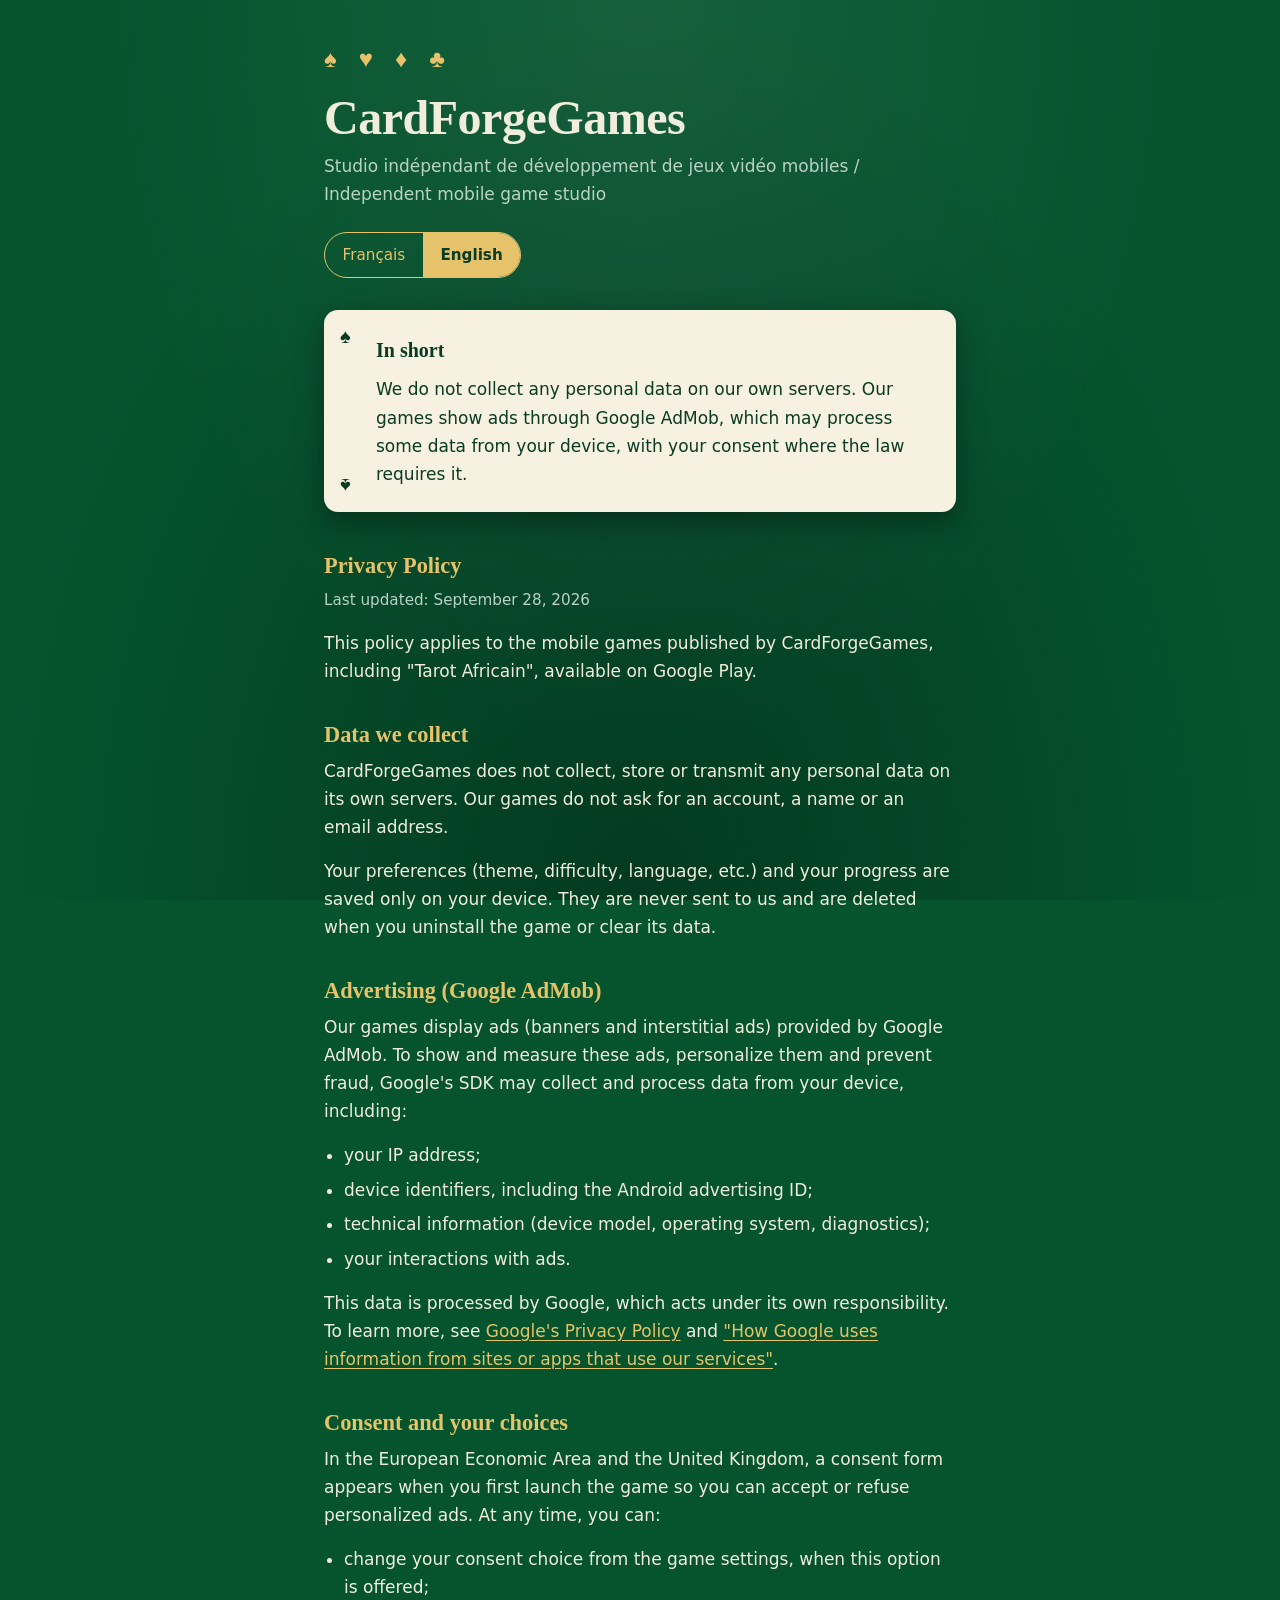
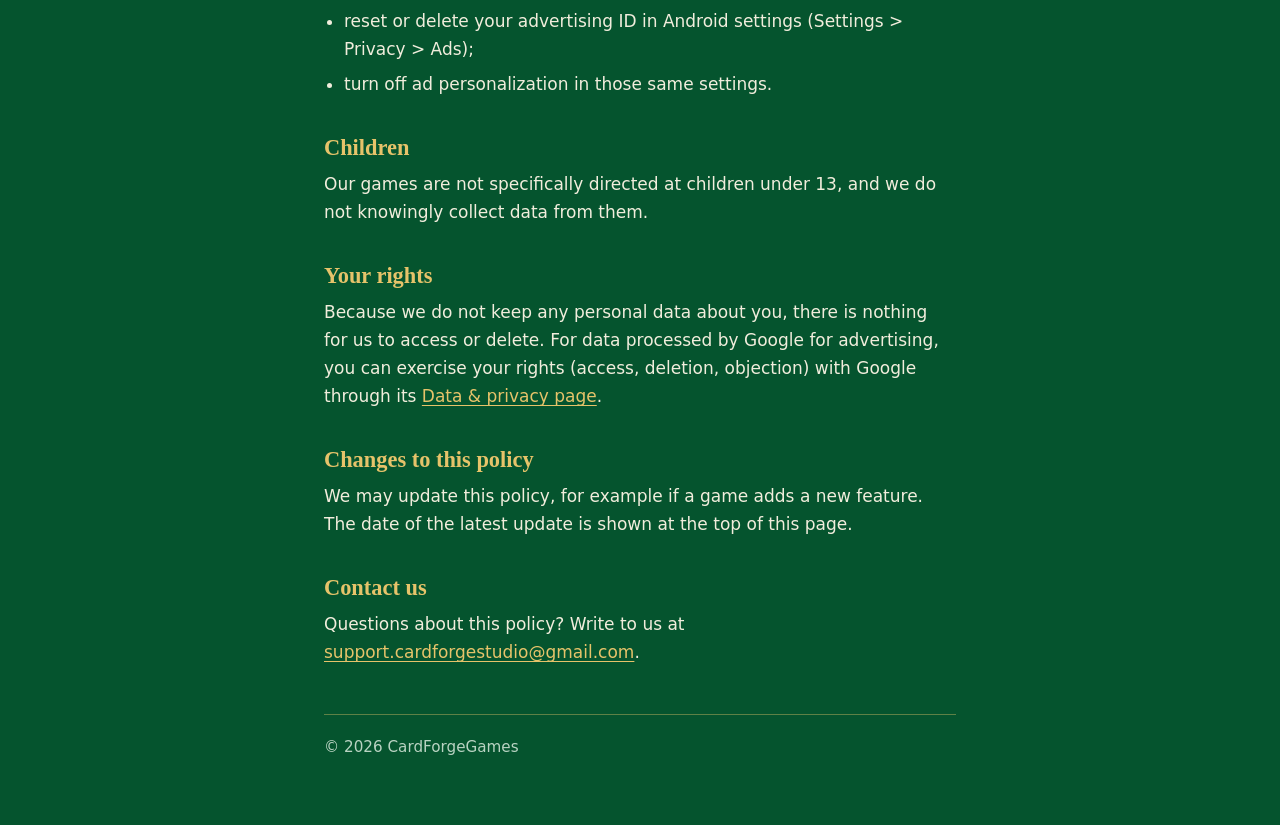
==== privacy-policy.html @ 9f3f9532 "Add privacy policy" ====
<!DOCTYPE html>
<html lang="fr">
<head>
<meta charset="utf-8">
<meta name="viewport" content="width=device-width, initial-scale=1">
<title>Politique de confidentialité / Privacy Policy – CardForgeGames</title>
<meta name="description" content="Politique de confidentialité des jeux CardForgeGames / Privacy policy of CardForgeGames games.">
<script>document.documentElement.classList.add('js');</script>
<style>
  :root {
    --felt: #05542E;
    --felt-deep: #033A20;
    --paper: #F6F1E1;
    --ink: #0B3B22;
    --text: #F1EDDC;
    --muted: #B9D3C2;
    --gold: #E6C36A;
    --serif: Georgia, "Iowan Old Style", "Palatino Linotype", Palatino, serif;
    --sans: system-ui, -apple-system, "Segoe UI", Roboto, "Helvetica Neue", Arial, sans-serif;
  }

  * { box-sizing: border-box; }

  html { -webkit-text-size-adjust: 100%; }

  body {
    margin: 0;
    background-color: var(--felt);
    background-image:
      radial-gradient(ellipse at 50% 0%, rgba(255,255,255,.07), transparent 60%),
      radial-gradient(ellipse at 50% 100%, var(--felt-deep), transparent 70%);
    background-attachment: fixed;
    color: var(--text);
    font-family: var(--sans);
    font-size: 1.0625rem;
    line-height: 1.65;
  }

  .wrap {
    max-width: 42rem;
    margin: 0 auto;
    padding: 2.5rem 1.25rem 4rem;
  }

  /* ---- En-tête ---- */
  header { margin-bottom: 2rem; }

  .suits {
    font-family: var(--serif);
    font-size: 1.5rem;
    letter-spacing: .5rem;
    color: var(--gold);
    margin: 0 0 .75rem;
  }

  h1 {
    font-family: var(--serif);
    font-weight: 700;
    font-size: clamp(2rem, 7vw, 3rem);
    line-height: 1.1;
    margin: 0 0 .5rem;
    letter-spacing: -.01em;
  }

  .studio {
    margin: 0;
    color: var(--muted);
  }

  .lang-switch {
    display: none;
    margin-top: 1.5rem;
    border: 1px solid var(--gold);
    border-radius: 999px;
    overflow: hidden;
  }
  .js .lang-switch { display: inline-flex; }

  .lang-switch button {
    appearance: none;
    border: 0;
    background: transparent;
    color: var(--gold);
    font: inherit;
    font-size: .95rem;
    padding: .45rem 1.1rem;
    min-height: 2.75rem;
    cursor: pointer;
  }
  .lang-switch button[aria-pressed="true"] {
    background: var(--gold);
    color: var(--ink);
    font-weight: 600;
  }
  .lang-switch button:focus-visible,
  a:focus-visible {
    outline: 3px solid var(--paper);
    outline-offset: 2px;
  }

  /* ---- Langues ---- */
  .js [data-lang]:not(.active) { display: none; }
  html:not(.js) [data-lang] + [data-lang] {
    margin-top: 4rem;
    padding-top: 3rem;
    border-top: 1px solid rgba(230,195,106,.4);
  }

  /* ---- Carte "En bref" ---- */
  .card {
    position: relative;
    background: var(--paper);
    color: var(--ink);
    border-radius: 14px;
    padding: 1.5rem 1.5rem 1.5rem 3.25rem;
    margin: 0 0 2.5rem;
    box-shadow: 0 10px 28px rgba(0,0,0,.35);
  }
  .card::before,
  .card::after {
    content: "\2660";
    position: absolute;
    left: 1rem;
    font-family: var(--serif);
    font-size: 1.25rem;
    line-height: 1;
  }
  .card::before { top: 1rem; }
  .card::after { bottom: 1rem; transform: rotate(180deg); }
  .card h2 {
    font-family: var(--serif);
    font-size: 1.25rem;
    margin: 0 0 .5rem;
    color: var(--ink);
  }
  .card p { margin: 0; }

  /* ---- Texte ---- */
  section h2 {
    font-family: var(--serif);
    font-size: 1.4rem;
    line-height: 1.25;
    margin: 2.25rem 0 .5rem;
    color: var(--gold);
  }
  p { margin: 0 0 1rem; max-width: 40rem; }
  ul { margin: 0 0 1rem; padding-left: 1.25rem; }
  li { margin-bottom: .4rem; }

  a { color: var(--gold); text-underline-offset: 3px; }
  a:hover { color: var(--paper); }

  .updated { color: var(--muted); font-size: .95rem; }

  footer {
    margin-top: 3rem;
    padding-top: 1.25rem;
    border-top: 1px solid rgba(230,195,106,.4);
    color: var(--muted);
    font-size: .95rem;
  }

  @media (max-width: 30rem) {
    body { font-size: 1rem; }
    .card { padding-left: 2.75rem; }
  }
</style>
</head>
<body>
<div class="wrap">

  <header>
    <p class="suits" aria-hidden="true">&#9824; &#9829; &#9830; &#9827;</p>
    <h1>CardForgeGames</h1>
    <p class="studio">Studio indépendant de développement de jeux vidéo mobiles<span lang="en"> / Independent mobile game studio</span></p>

    <div class="lang-switch" role="group" aria-label="Langue / Language">
      <button type="button" data-set="fr" aria-pressed="true">Français</button>
      <button type="button" data-set="en" aria-pressed="false">English</button>
    </div>
  </header>

  <main>

    <!-- ===================== FRANÇAIS ===================== -->
    <article data-lang="fr" lang="fr" class="active">
      <div class="card">
        <h2>En bref</h2>
        <p>Nous ne collectons aucune donnée personnelle sur nos propres serveurs. Nos jeux affichent des publicités via Google AdMob, qui peut traiter certaines données de votre appareil, avec votre consentement lorsque la loi l'exige.</p>
      </div>

      <section>
        <h2>Politique de confidentialité</h2>
        <p class="updated">Dernière mise à jour : 28 septembre 2026</p>
        <p>Cette politique s'applique aux jeux mobiles édités par CardForgeGames, dont « Tarot Africain », disponibles sur Google Play.</p>
      </section>

      <section>
        <h2>Données que nous collectons</h2>
        <p>CardForgeGames ne collecte, ne stocke et ne transmet aucune donnée personnelle sur ses propres serveurs. Nos jeux ne demandent ni compte, ni nom, ni adresse e-mail.</p>
        <p>Vos préférences (thème, difficulté, langue, etc.) et votre progression sont enregistrées uniquement sur votre appareil. Elles ne nous sont jamais envoyées et sont supprimées lorsque vous désinstallez le jeu ou effacez ses données.</p>
      </section>

      <section>
        <h2>Publicité (Google AdMob)</h2>
        <p>Nos jeux affichent des publicités (bannières et annonces interstitielles) fournies par Google AdMob. Pour afficher et mesurer ces publicités, personnaliser les annonces et prévenir la fraude, le SDK de Google peut collecter et traiter des données de votre appareil, notamment :</p>
        <ul>
          <li>votre adresse IP ;</li>
          <li>des identifiants d'appareil, dont l'identifiant publicitaire Android ;</li>
          <li>des informations techniques (modèle, système, diagnostics) ;</li>
          <li>vos interactions avec les publicités.</li>
        </ul>
        <p>Ces données sont traitées par Google, qui agit sous sa propre responsabilité. Pour en savoir plus, consultez la <a href="https://policies.google.com/privacy" rel="noopener">politique de confidentialité de Google</a> et la page <a href="https://policies.google.com/technologies/partner-sites" rel="noopener">« Comment Google utilise les informations provenant des sites ou applications qui utilisent ses services »</a>.</p>
      </section>

      <section>
        <h2>Consentement et vos choix</h2>
        <p>Dans l'Espace économique européen et au Royaume-Uni, un formulaire de consentement s'affiche au premier lancement afin que vous puissiez accepter ou refuser les publicités personnalisées. Vous pouvez à tout moment :</p>
        <ul>
          <li>modifier votre choix de consentement depuis les réglages du jeu, lorsque cette option est proposée ;</li>
          <li>réinitialiser ou supprimer votre identifiant publicitaire dans les paramètres Android (Paramètres &gt; Confidentialité &gt; Annonces) ;</li>
          <li>désactiver la personnalisation des annonces dans ces mêmes paramètres.</li>
        </ul>
      </section>

      <section>
        <h2>Enfants</h2>
        <p>Nos jeux ne s'adressent pas spécifiquement aux enfants de moins de 13 ans, et nous ne collectons pas sciemment de données auprès d'eux.</p>
      </section>

      <section>
        <h2>Vos droits</h2>
        <p>Comme nous ne conservons aucune donnée personnelle vous concernant, il n'y a rien à consulter ou à supprimer de notre côté. Pour les données traitées par Google dans le cadre de la publicité, vous pouvez exercer vos droits (accès, suppression, opposition) auprès de Google via son <a href="https://myaccount.google.com/data-and-privacy" rel="noopener">espace « Données et confidentialité »</a>.</p>
      </section>

      <section>
        <h2>Modifications de cette politique</h2>
        <p>Nous pouvons mettre à jour cette politique, par exemple si un jeu ajoute une nouvelle fonctionnalité. La date de dernière mise à jour est indiquée en haut de cette page.</p>
      </section>

      <section>
        <h2>Nous contacter</h2>
        <p>Une question sur cette politique ? Écrivez-nous à <a href="mailto:support.cardforgestudio@gmail.com">support.cardforgestudio@gmail.com</a>.</p>
      </section>
    </article>

    <!-- ===================== ENGLISH ===================== -->
    <article data-lang="en" lang="en">
      <div class="card">
        <h2>In short</h2>
        <p>We do not collect any personal data on our own servers. Our games show ads through Google AdMob, which may process some data from your device, with your consent where the law requires it.</p>
      </div>

      <section>
        <h2>Privacy Policy</h2>
        <p class="updated">Last updated: September 28, 2026</p>
        <p>This policy applies to the mobile games published by CardForgeGames, including "Tarot Africain", available on Google Play.</p>
      </section>

      <section>
        <h2>Data we collect</h2>
        <p>CardForgeGames does not collect, store or transmit any personal data on its own servers. Our games do not ask for an account, a name or an email address.</p>
        <p>Your preferences (theme, difficulty, language, etc.) and your progress are saved only on your device. They are never sent to us and are deleted when you uninstall the game or clear its data.</p>
      </section>

      <section>
        <h2>Advertising (Google AdMob)</h2>
        <p>Our games display ads (banners and interstitial ads) provided by Google AdMob. To show and measure these ads, personalize them and prevent fraud, Google's SDK may collect and process data from your device, including:</p>
        <ul>
          <li>your IP address;</li>
          <li>device identifiers, including the Android advertising ID;</li>
          <li>technical information (device model, operating system, diagnostics);</li>
          <li>your interactions with ads.</li>
        </ul>
        <p>This data is processed by Google, which acts under its own responsibility. To learn more, see <a href="https://policies.google.com/privacy" rel="noopener">Google's Privacy Policy</a> and <a href="https://policies.google.com/technologies/partner-sites" rel="noopener">"How Google uses information from sites or apps that use our services"</a>.</p>
      </section>

      <section>
        <h2>Consent and your choices</h2>
        <p>In the European Economic Area and the United Kingdom, a consent form appears when you first launch the game so you can accept or refuse personalized ads. At any time, you can:</p>
        <ul>
          <li>change your consent choice from the game settings, when this option is offered;</li>
          <li>reset or delete your advertising ID in Android settings (Settings &gt; Privacy &gt; Ads);</li>
          <li>turn off ad personalization in those same settings.</li>
        </ul>
      </section>

      <section>
        <h2>Children</h2>
        <p>Our games are not specifically directed at children under 13, and we do not knowingly collect data from them.</p>
      </section>

      <section>
        <h2>Your rights</h2>
        <p>Because we do not keep any personal data about you, there is nothing for us to access or delete. For data processed by Google for advertising, you can exercise your rights (access, deletion, objection) with Google through its <a href="https://myaccount.google.com/data-and-privacy" rel="noopener">Data &amp; privacy page</a>.</p>
      </section>

      <section>
        <h2>Changes to this policy</h2>
        <p>We may update this policy, for example if a game adds a new feature. The date of the latest update is shown at the top of this page.</p>
      </section>

      <section>
        <h2>Contact us</h2>
        <p>Questions about this policy? Write to us at <a href="mailto:support.cardforgestudio@gmail.com">support.cardforgestudio@gmail.com</a>.</p>
      </section>
    </article>

  </main>

  <footer>&copy; 2026 CardForgeGames</footer>
</div>

<script>
(function () {
  var buttons = document.querySelectorAll('.lang-switch button');
  var articles = document.querySelectorAll('[data-lang]');

  function setLang(lang) {
    document.documentElement.lang = lang;
    articles.forEach(function (a) {
      a.classList.toggle('active', a.getAttribute('data-lang') === lang);
    });
    buttons.forEach(function (b) {
      b.setAttribute('aria-pressed', String(b.getAttribute('data-set') === lang));
    });
    document.title = lang === 'fr'
      ? 'Politique de confidentialité – CardForgeGames'
      : 'Privacy Policy – CardForgeGames';
    try { history.replaceState(null, '', '#' + lang); } catch (e) {}
  }

  buttons.forEach(function (b) {
    b.addEventListener('click', function () { setLang(b.getAttribute('data-set')); });
  });

  var fromHash = location.hash.replace('#', '');
  var initial = (fromHash === 'fr' || fromHash === 'en')
    ? fromHash
    : ((navigator.language || 'fr').toLowerCase().indexOf('fr') === 0 ? 'fr' : 'en');
  setLang(initial);
})();
</script>
</body>
</html>
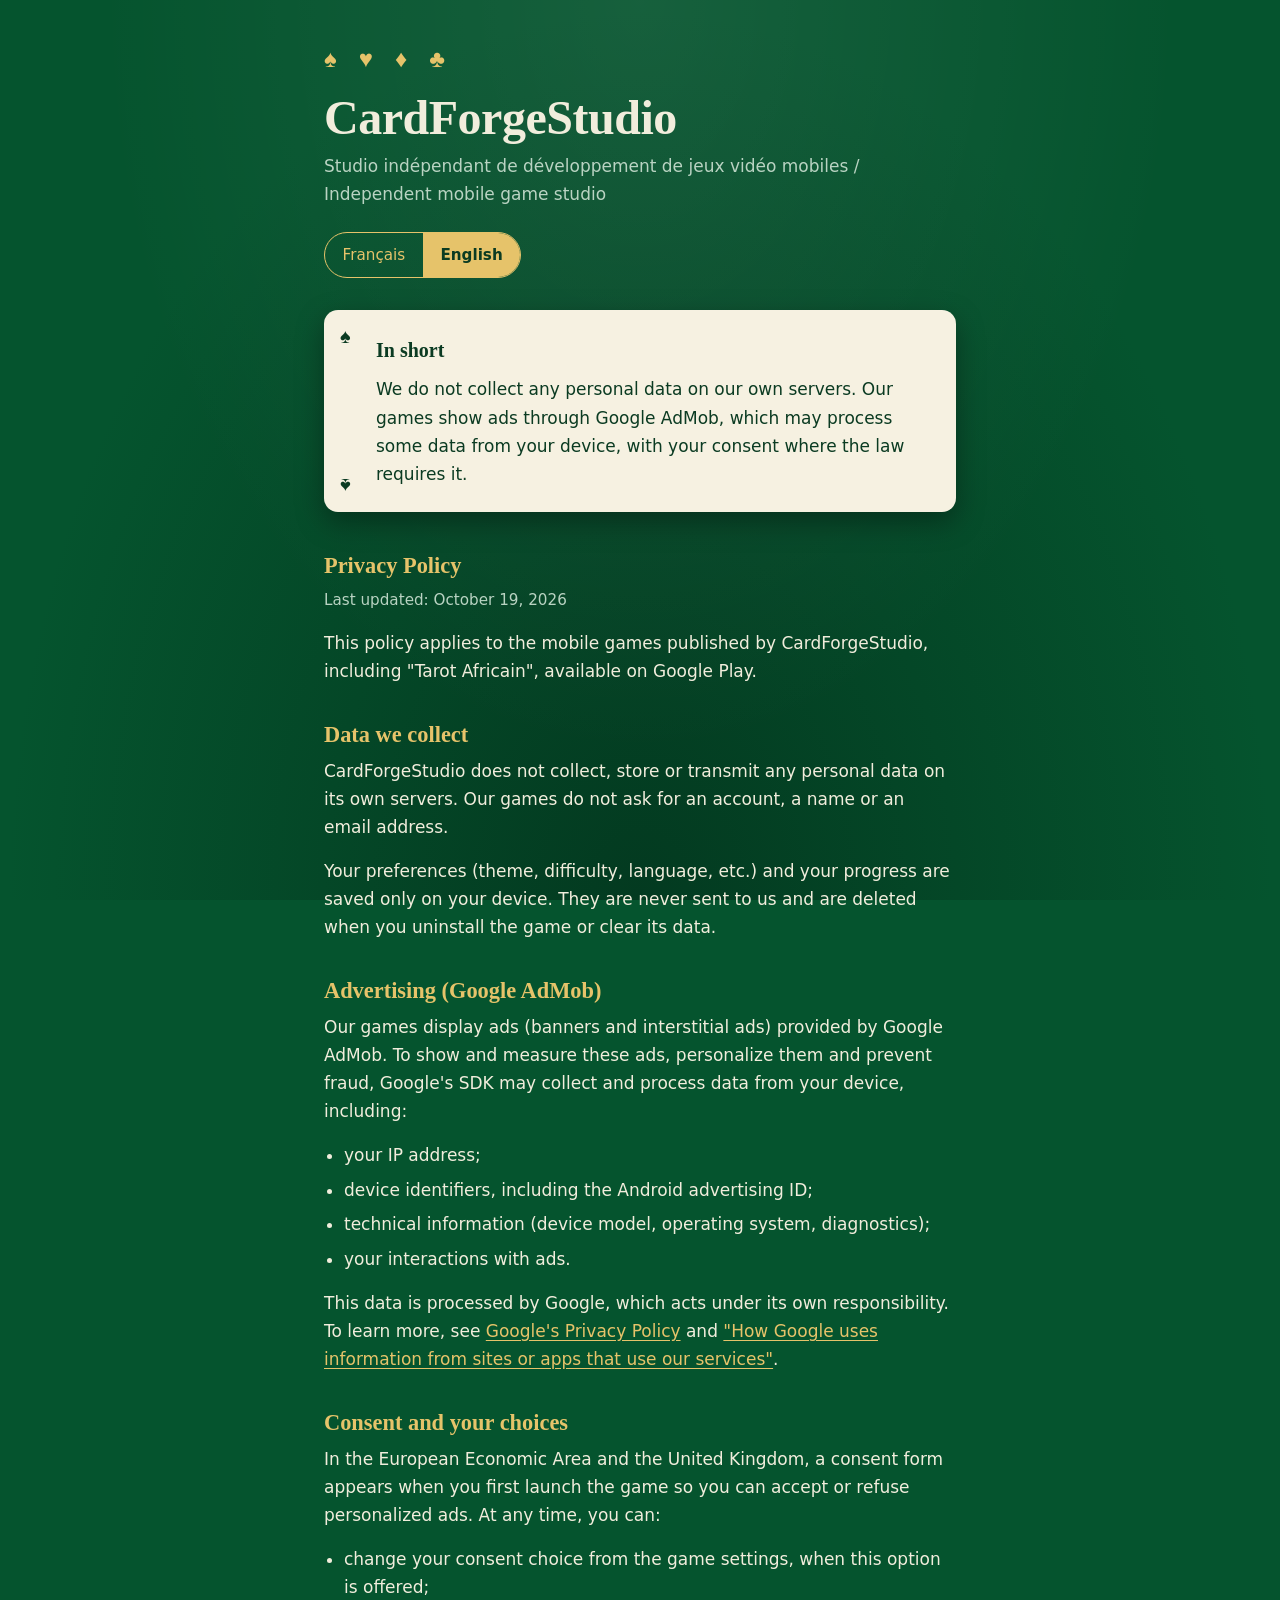
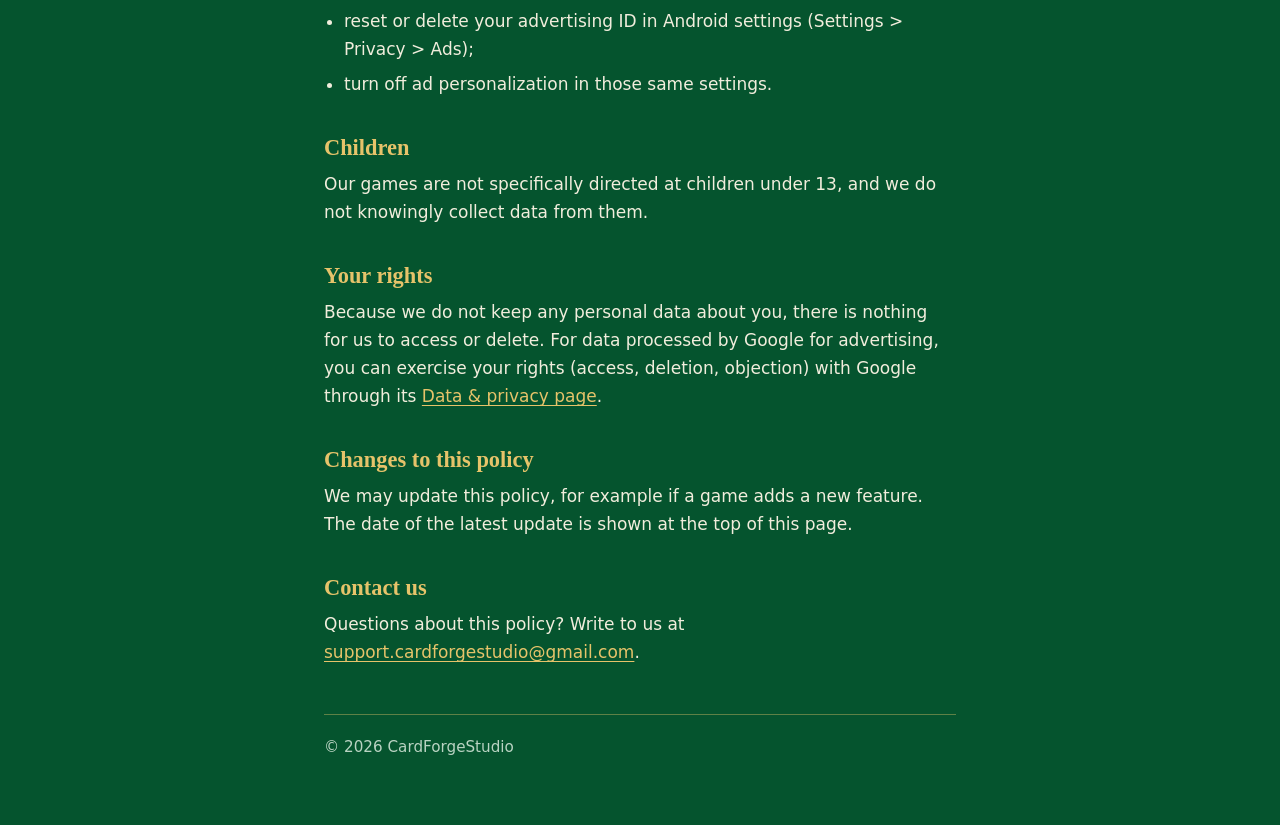
==== commit f2264f5a: "Site CardForgeStudio : accueil, règles, 5 langues" ====
--- a/privacy-policy.html
+++ b/privacy-policy.html
@@ -3,9 +3,10 @@
 <head>
 <meta charset="utf-8">
 <meta name="viewport" content="width=device-width, initial-scale=1">
-<title>Politique de confidentialité / Privacy Policy – CardForgeGames</title>
-<meta name="description" content="Politique de confidentialité des jeux CardForgeGames / Privacy policy of CardForgeGames games.">
+<title>Politique de confidentialité / Privacy Policy – CardForgeStudio</title>
+<meta name="description" content="Politique de confidentialité des jeux CardForgeStudio / Privacy policy of CardForgeStudio games.">
 <script>document.documentElement.classList.add('js');</script>
+<link rel="icon" href="favicon.ico" sizes="48x48"><link rel="icon" href="favicon.svg" type="image/svg+xml"><link rel="apple-touch-icon" href="apple-touch-icon.png">
 <style>
   :root {
     --felt: #05542E;
@@ -171,7 +172,7 @@
 
   <header>
     <p class="suits" aria-hidden="true">&#9824; &#9829; &#9830; &#9827;</p>
-    <h1>CardForgeGames</h1>
+    <h1>CardForgeStudio</h1>
     <p class="studio">Studio indépendant de développement de jeux vidéo mobiles<span lang="en"> / Independent mobile game studio</span></p>
 
     <div class="lang-switch" role="group" aria-label="Langue / Language">
@@ -191,13 +192,13 @@
 
       <section>
         <h2>Politique de confidentialité</h2>
-        <p class="updated">Dernière mise à jour : 28 septembre 2026</p>
-        <p>Cette politique s'applique aux jeux mobiles édités par CardForgeGames, dont « Tarot Africain », disponibles sur Google Play.</p>
+        <p class="updated">Dernière mise à jour : 19 octobre 2026</p>
+        <p>Cette politique s'applique aux jeux mobiles édités par CardForgeStudio, dont « Tarot Africain », disponibles sur Google Play.</p>
       </section>
 
       <section>
         <h2>Données que nous collectons</h2>
-        <p>CardForgeGames ne collecte, ne stocke et ne transmet aucune donnée personnelle sur ses propres serveurs. Nos jeux ne demandent ni compte, ni nom, ni adresse e-mail.</p>
+        <p>CardForgeStudio ne collecte, ne stocke et ne transmet aucune donnée personnelle sur ses propres serveurs. Nos jeux ne demandent ni compte, ni nom, ni adresse e-mail.</p>
         <p>Vos préférences (thème, difficulté, langue, etc.) et votre progression sont enregistrées uniquement sur votre appareil. Elles ne nous sont jamais envoyées et sont supprimées lorsque vous désinstallez le jeu ou effacez ses données.</p>
       </section>
 
@@ -253,13 +254,13 @@
 
       <section>
         <h2>Privacy Policy</h2>
-        <p class="updated">Last updated: September 28, 2026</p>
-        <p>This policy applies to the mobile games published by CardForgeGames, including "Tarot Africain", available on Google Play.</p>
+        <p class="updated">Last updated: October 19, 2026</p>
+        <p>This policy applies to the mobile games published by CardForgeStudio, including "Tarot Africain", available on Google Play.</p>
       </section>
 
       <section>
         <h2>Data we collect</h2>
-        <p>CardForgeGames does not collect, store or transmit any personal data on its own servers. Our games do not ask for an account, a name or an email address.</p>
+        <p>CardForgeStudio does not collect, store or transmit any personal data on its own servers. Our games do not ask for an account, a name or an email address.</p>
         <p>Your preferences (theme, difficulty, language, etc.) and your progress are saved only on your device. They are never sent to us and are deleted when you uninstall the game or clear its data.</p>
       </section>
 
@@ -308,7 +309,7 @@
 
   </main>
 
-  <footer>&copy; 2026 CardForgeGames</footer>
+  <footer>&copy; 2026 CardForgeStudio</footer>
 </div>
 
 <script>
@@ -325,8 +326,8 @@
       b.setAttribute('aria-pressed', String(b.getAttribute('data-set') === lang));
     });
     document.title = lang === 'fr'
-      ? 'Politique de confidentialité – CardForgeGames'
-      : 'Privacy Policy – CardForgeGames';
+      ? 'Politique de confidentialité – CardForgeStudio'
+      : 'Privacy Policy – CardForgeStudio';
     try { history.replaceState(null, '', '#' + lang); } catch (e) {}
   }
 
